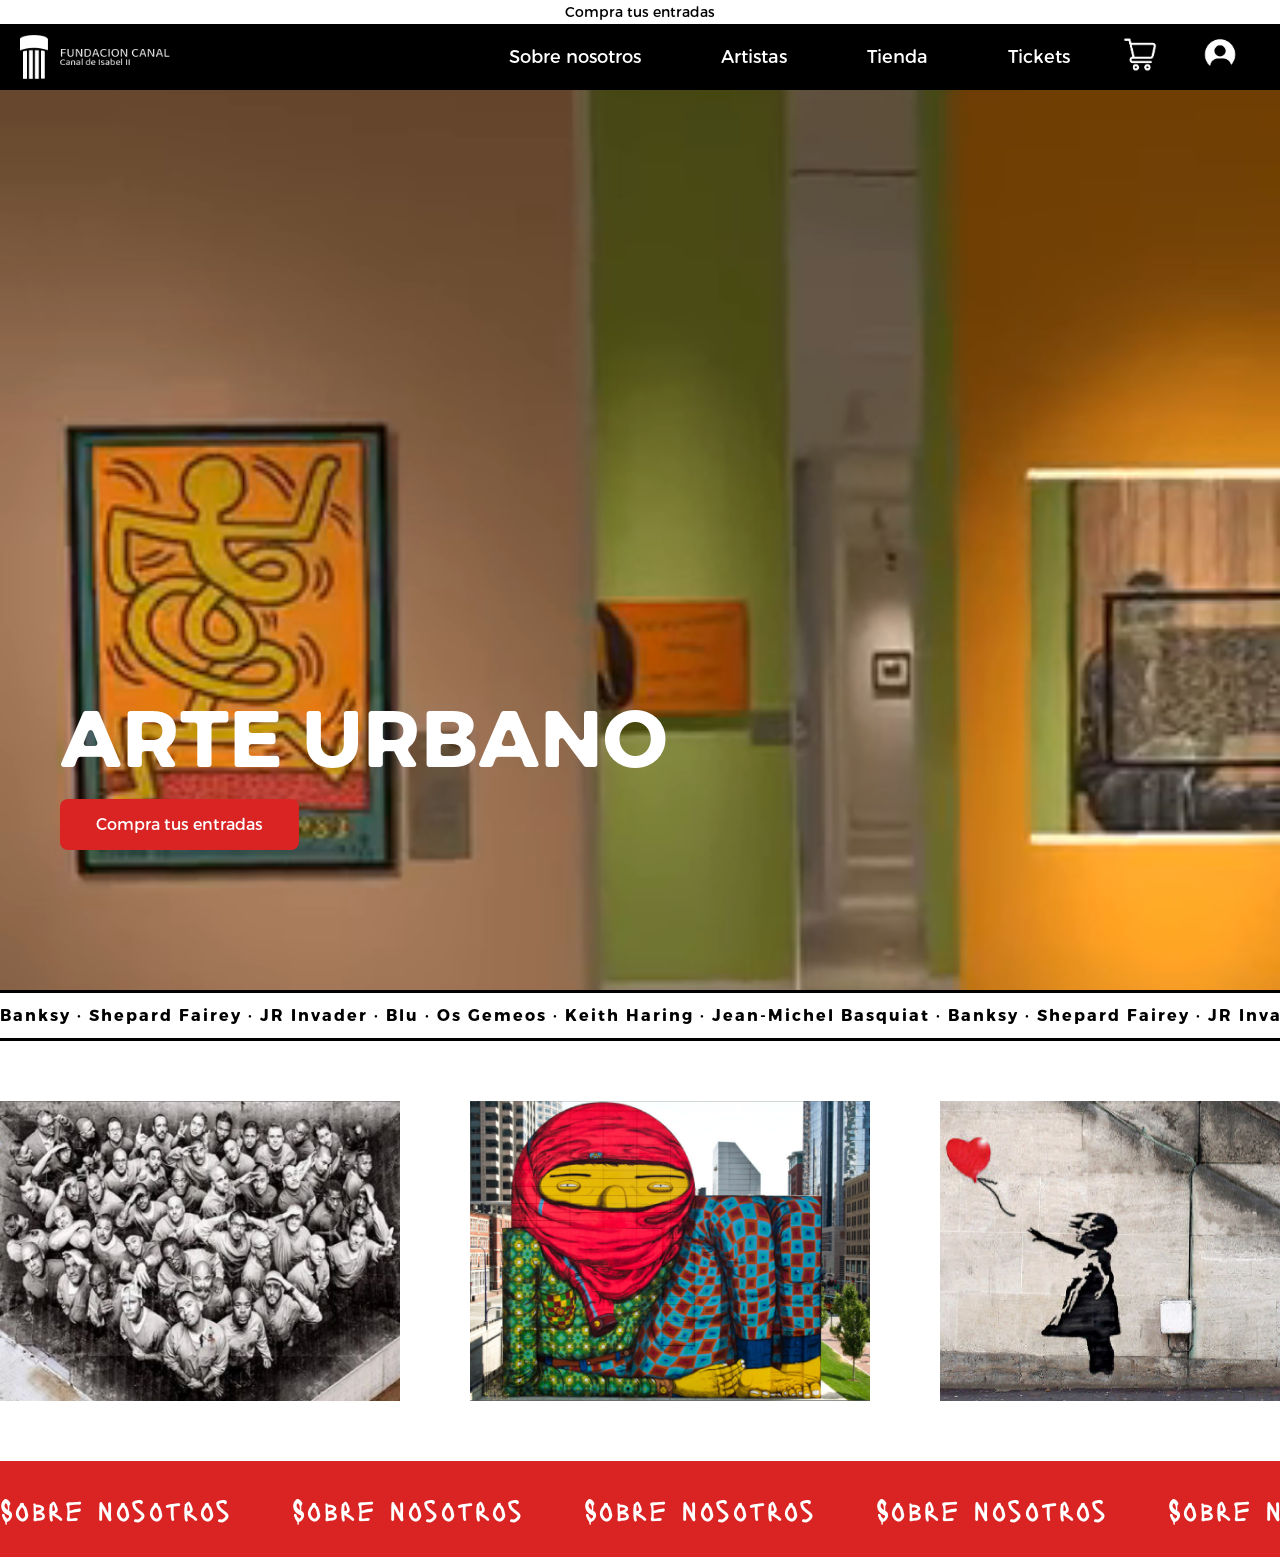
==== index.html @ edd2fc86 "correcion-tipo_tira-sobrenosotros" ====
<!DOCTYPE html>
<html lang="en">
<head>
    <meta charset="UTF-8">
    <meta name="viewport" content="width=device-width, initial-scale=1.0">
    <title>Home</title>
    <link rel="stylesheet" href="https://cdnjs.cloudflare.com/ajax/libs/font-awesome/6.5.0/css/all.min.css">
    <link rel="stylesheet" href="CSS/style.css">
</head>
<body>
    <div class="compra-entradas">
        <a href="">Compra tus entradas</a>
    </div>

    <header>

        <!-- LOGO FUNDACION CANAL -->
        <img class="LOGO" src="media/img/LOGO_CANAL.webp" alt="Logo">

        <!-- Menú desktop -->
        <nav class="nav-desktop">
            <ul class="menu-desktop">
                <li><a href="#">Sobre nosotros</a></li>
                <li><a href="#">Artistas</a></li>
                <li><a href="#">Tienda</a></li>
                <li><a href="#">Tickets</a></li>
            </ul>
        </nav>

        <div class="header-icons">
            <a href=""><img class="carrito_compra" src="media/img/icono_compra.webp" alt="carrito_compra"></a>
            
            <a href=""><img class="user" src="media/img/icono_user.webp" alt="User"></a>
        </div>

        <!-- Checkbox, label y nav-mobile son hermanos dentro de header -->
        <input type="checkbox" id="sideMenu" class="side-menu">
        <label class="hamb" for="sideMenu">
            <i class="fa-solid fa-bars"></i>
            <i class="fa-solid fa-xmark"></i>
        </label>

        <!-- Menú móvil -->
        <nav class="nav-mobile">
            <ul class="menu-mobile">
                <li><a href="#">Sobre nosotros</a></li>
                <li><a href="#">Artistas</a></li>
                <li><a href="#">Tienda</a></li>
                <li><a href="#">Tickets</a></li>
            </ul>
        </nav>
    </header>

        <!-- HERO -->
    <div id="hero">
        <video autoplay muted loop playsinline src="media/video/mudeo-de-arte-urbano.webm"></video>
        <div class="hero-content">
            <h1>ARTE URBANO</h1>
            <a href="#" class="btn-cta">Compra tus entradas</a>
        </div>
    </div>

        <!-- TIRA DE ARTISITAS -->
    <div class="obras">
        <div class="obras-track">
            <span>Banksy · Shepard Fairey · JR Invader · Blu · Os Gemeos · Keith Haring · Jean-Michel Basquiat · Banksy · Shepard Fairey · JR Invader · Blu · Os Gemeos · Keith Haring · Jean-Michel Basquiat · Banksy · Shepard Fairey · JR Invader · Blu · Os Gemeos · Keith Haring · Jean-Michel Basquiat · Banksy · Shepard Fairey · JR Invader · Blu · Os Gemeos · Keith Haring · Jean-Michel Basquiat ·</span>
        </div>
    </div>

    <!-- CARRUSEL DE IMAGENES -->
    <div class="carrusel">
        <div class="carrusel-track">
            <img src="media/img/Obra_1.webp" alt="">
            <img src="media/img/Obra_2.webp" alt="">
            <img src="media/img/Obra_3.webp" alt="">
            <img src="media/img/Obra_4.webp" alt="">
            <img src="media/img/Obra_5.webp" alt="">
            <img src="media/img/Obra_6.webp" alt="">
            <img src="media/img/Obra_1.webp" alt="">
            <img src="media/img/Obra_2.webp" alt="">
            <img src="media/img/Obra_3.webp" alt="">
            <img src="media/img/Obra_4.webp" alt="">
            <img src="media/img/Obra_5.webp" alt="">
            <img src="media/img/Obra_6.webp" alt="">            

        </div>
    </div>

    <!-- TIRA DE SOBRE NOSOTROS -->
    <div class="sobrenosotros">
         <div class="sobrenosotros-track">
             <span> Sobre  nosotros </span>
             <span> Sobre  nosotros </span>
             <span> Sobre  nosotros </span>
             <span> Sobre  nosotros </span>
             <span> Sobre  nosotros </span>
             <span> Sobre  nosotros </span>
             <span> Sobre  nosotros </span>
             <span> Sobre  nosotros </span>
             <span> Sobre  nosotros </span>
             <span> Sobre  nosotros </span>
             <span> Sobre  nosotros </span>
             <span> Sobre  nosotros </span>
             <span> Sobre  nosotros </span>
        </div>
    </div>
    </div>


    

</body>
</html>
---- CSS/style.css ----
/* @font-face {
    font-family: trueno;
    src: url(/Users/gabrielaalvarez/Documents/Web_exposicion/Trueno-titulo.otf);
}

@font-face {
    font-family: lacquer;
    src: url(/Users/gabrielaalvarez/Documents/Web_exposicion/Lacquer-Regular.ttf);   
} */

@font-face {
    font-family: trueno;
    src: url(../Trueno-titulo.otf);
}

@font-face {
    font-family: lacquer;
    src: url(../Lacquer-Regular.ttf);
}

@font-face {
    font-family: trueno-regular;
    src: url(../Trueno-texto.otf);
}

:root {
    --tipo-grafia: trueno;
    --tipo-texto: trueno-regular;
    --tipo-deco--: lacquer;
    --acen-color--: #DA2424;
    --dark-color: #000000;
    --light-color: #ffffff;
}

* {
    margin: 0;
    padding: 0;
    box-sizing: border-box;
    font-size: 18px;
}

a {
    text-decoration: none;
}

ul {
    list-style: none;
}

.LOGO {
    width: 150px;
    height: auto;
    margin-left: 10px;
}

/* BARRA SUPERIOR */

.compra-entradas {
    background-color: var(--light-color);
    margin: 3px 0;
    display: flex;
    justify-content: center;
    align-items: center;
}

.compra-entradas a {
    color: var(--dark-color);
    font-family: var(--tipo-texto);
    font-weight: lighter;
    font-size: 14px;
}

/* HEADER */

header {
    position: sticky;
    top: 0;
    background-color: var(--dark-color);
    display: flex;
    justify-content: space-between;
    align-items: center;
    padding: 10px;
    z-index: 100;
}

header a {
    color: var(--light-color);
    font-family: var(--tipo-texto);
    font-size: 18px;
    font-weight: lighter;
    transition: 0.3s;
}

header a:hover {
    color: var(--acen-color);
}

/* MENu DESKTOP */

.menu-desktop {
    display: flex;
    justify-content: center;
    align-items: center;
    gap: 80px;
}


.user {
    width: 40px;
    height: auto;
}

.carrito_compra {
    width: 40px;
    height: auto;
}

.nav-desktop {
    margin-left: auto;
}

/* CHECKBOX oculto */

.side-menu {
    display: none;
}

/* ICONO HAMBURGUESA */

.hamb {
    display: none;
    cursor: pointer;
    font-size: 40px;
    color: var(--light-color);
}

.hamb .fa-xmark {
    display: none;
}

.hamb i {
    font-size: 30px;
}

/* MENU MOVIL */

.nav-mobile {
    width: 100%;
    position: fixed;
    top: 64px;
    left: 0;
    background-color: var(--dark-color);
    z-index: 9999;
    overflow: hidden;
    max-height: 0;
    transition: max-height 0.5s ease-in-out;
}

.menu-mobile {
    display: flex;
    flex-direction: column;
    justify-content: center;
    align-items: center;
    gap: 40px;
    padding: 40px 0;
}

.menu-mobile > li > a {
    font-size: 18px;
    color: var(--light-color);
    font-family: var(--tipo-texto);
    transition: 0.3s;
}

.menu-mobile > li > a:hover {
    color: var(--acen-color);
}

.header-icons {
    display: flex;
    align-items: center;
    gap: 40px;
    margin-left: 50px;
    margin-right: 30px;
}



/* TOGGLE â€” los tres elementos deben ser hermanos dentro de header */

.side-menu:checked ~ .nav-mobile {
    max-height: 100vh;
}

.side-menu:checked ~ .hamb .fa-bars {
    display: none;
}

.side-menu:checked ~ .hamb .fa-xmark {
    display: block;
}



/* HERO */

#hero {
    position: relative;
    width: 100%;
    height: 100vh;
    overflow: hidden;
}

#hero video {
    position: absolute;
    top: 0;
    left: 0;
    width: 100%;
    height: 100%;
    object-fit: cover;
    object-position: center 33%;
}

.hero-content {
    position: absolute;
    bottom: 140px;
    left: 60px;
    z-index: 10;
}

.hero-content h1 {
    font-family: var(--tipo-grafia);
    font-size: 80px;
    color: var(--light-color);
    line-height: 1;
    margin-bottom: 20px;
}

.hero-content .btn-cta {
    background-color: var(--acen-color--);
    color: var(--light-color);
    font-family: var(--tipo-texto);
    font-size: 16px;
    padding: 16px 36px;
    display: inline-block;
    border-radius: 8px;
}

/* TIRA DE ARTISTAS */
.obras {
    background-color: var(--light-color);
    color: var(--dark-color);
    overflow: hidden;
    padding: 12px 0;
    white-space: nowrap;
    border-top: 3px solid var(--dark-color);
    border-bottom: 3px solid var(--dark-color);
}

.obras-track span {
    font-family: var(--tipo-grafia);
    font-size: 16px;
    letter-spacing: 2px;
    color: var(--dark-color);
    padding-right: 50px;
}

/* ANIMACION DE LA TIRA DE ARTISTAS */
.obras-track {
    display: inline-block;
    animation: obras 20s linear infinite;
}

@keyframes obras {
    0% { transform: translateX(0); }
    100% { transform: translateX(-50%); }
}

/* CARRUSEL DE OBRAS */

.carrusel {
    overflow: hidden;
    width: 100%;
    background-color: var(--light-color);
    padding: 60px 0;
}


.carrusel-track img {
    width: 400px;
    height: 300px;
    object-fit: cover;
    min-width: 400px;
}

/* ANIMACION DEL CARRUSEL DE OBRAS */
.carrusel-track {
    display: flex;
    gap: 70px;
    animation: carrusel 20s linear infinite;
}

@keyframes carrusel {
    0% { transform: translateX(0); }
    100% { transform: translateX(-50%); }
}

/* TIRA DE SOBRE NOSOTROS */
.sobrenosotros {
    background-color: var(--acen-color--);
    color: var(--dark-color);
    overflow: hidden;
    padding: 30px 0;
    white-space: nowrap;
}

.sobrenosotros-track {
    display: flex;
    gap: 60px;
    animation: sobrenosotros 7s linear infinite;
}

.sobrenosotros-track span {
    font-family: var(--tipo-deco--);
    font-size: 30px;
    letter-spacing: 2px;
    color: var(--light-color);
}

@keyframes sobrenosotros {
    0% { transform: translate(0);}
    100% { transform: translate(-50%);}
}

/* RESPONSIVE */

/* TABLET */

@media screen and (max-width: 1024px) {
    * {
        font-size: 16px;
    }

    /* HEADER */

    .nav-desktop {
        display: none;
    }

    .hamb {
        display: flex;
        align-items: center;
    }

    .LOGO {
        order: 1;
    }

    .header-icons {
        order: 2;
        margin-left: auto;
    }

    .hamb {
        order: 3;
        margin-left: 15px;
    }

    .user {
        width: 40px;
    }

    .carrito_compra {
        width: 40px;
    }

    /* CARRUSEL DE OBRAS */

    .carrusel {
        padding: 40px;
    }

    .carrusel-track img {
        width: 280px;
        height: 200px;
        min-width: 280px;
        display: flex;
    }

    .carrusel-track {
        display: flex;
        gap: 50px;
    }
}


/* MOVIL */

@media screen and (max-width: 720px) {

    * {
        font-size: 16px;
    }

    /* HEADER */
    .nav-desktop {
        display: none;
    }
        .user {
        width: 40px;
    }

    .carrito_compra {
        width: 40px;
    }

    .hamb {
        display: flex;
        align-items: center;
    
    }

    header {
        justify-content: space-between;
    }

    .LOGO {
        order: 1;
    }

    .header-icons {
        order: 2;
        margin-left: auto;
    }

    .hamb {
        order: 3;
        margin-left: 15px;
    }

    /* HERO */

    .hero-content {
        bottom: 40px;
        left: 50%;
        transform: translateX(-50%);
        text-align: center;
        width: 100%;
    }

    .hero-content h1 {
        font-size: 60px;
    }

    .hero-content .btn-cta {
        font-size: 14px;
        padding: 12px 24px;
    }

    /* CARRUSEL DE OBRAS */

    .carrusel {
        padding: 30px;
    }

    .carrusel-track img {
        width: 200px;
        height: 150px;
        min-width: 200px;
    }

    .carrusel-track {
        display: flex;
        gap: 30px;
    }

}
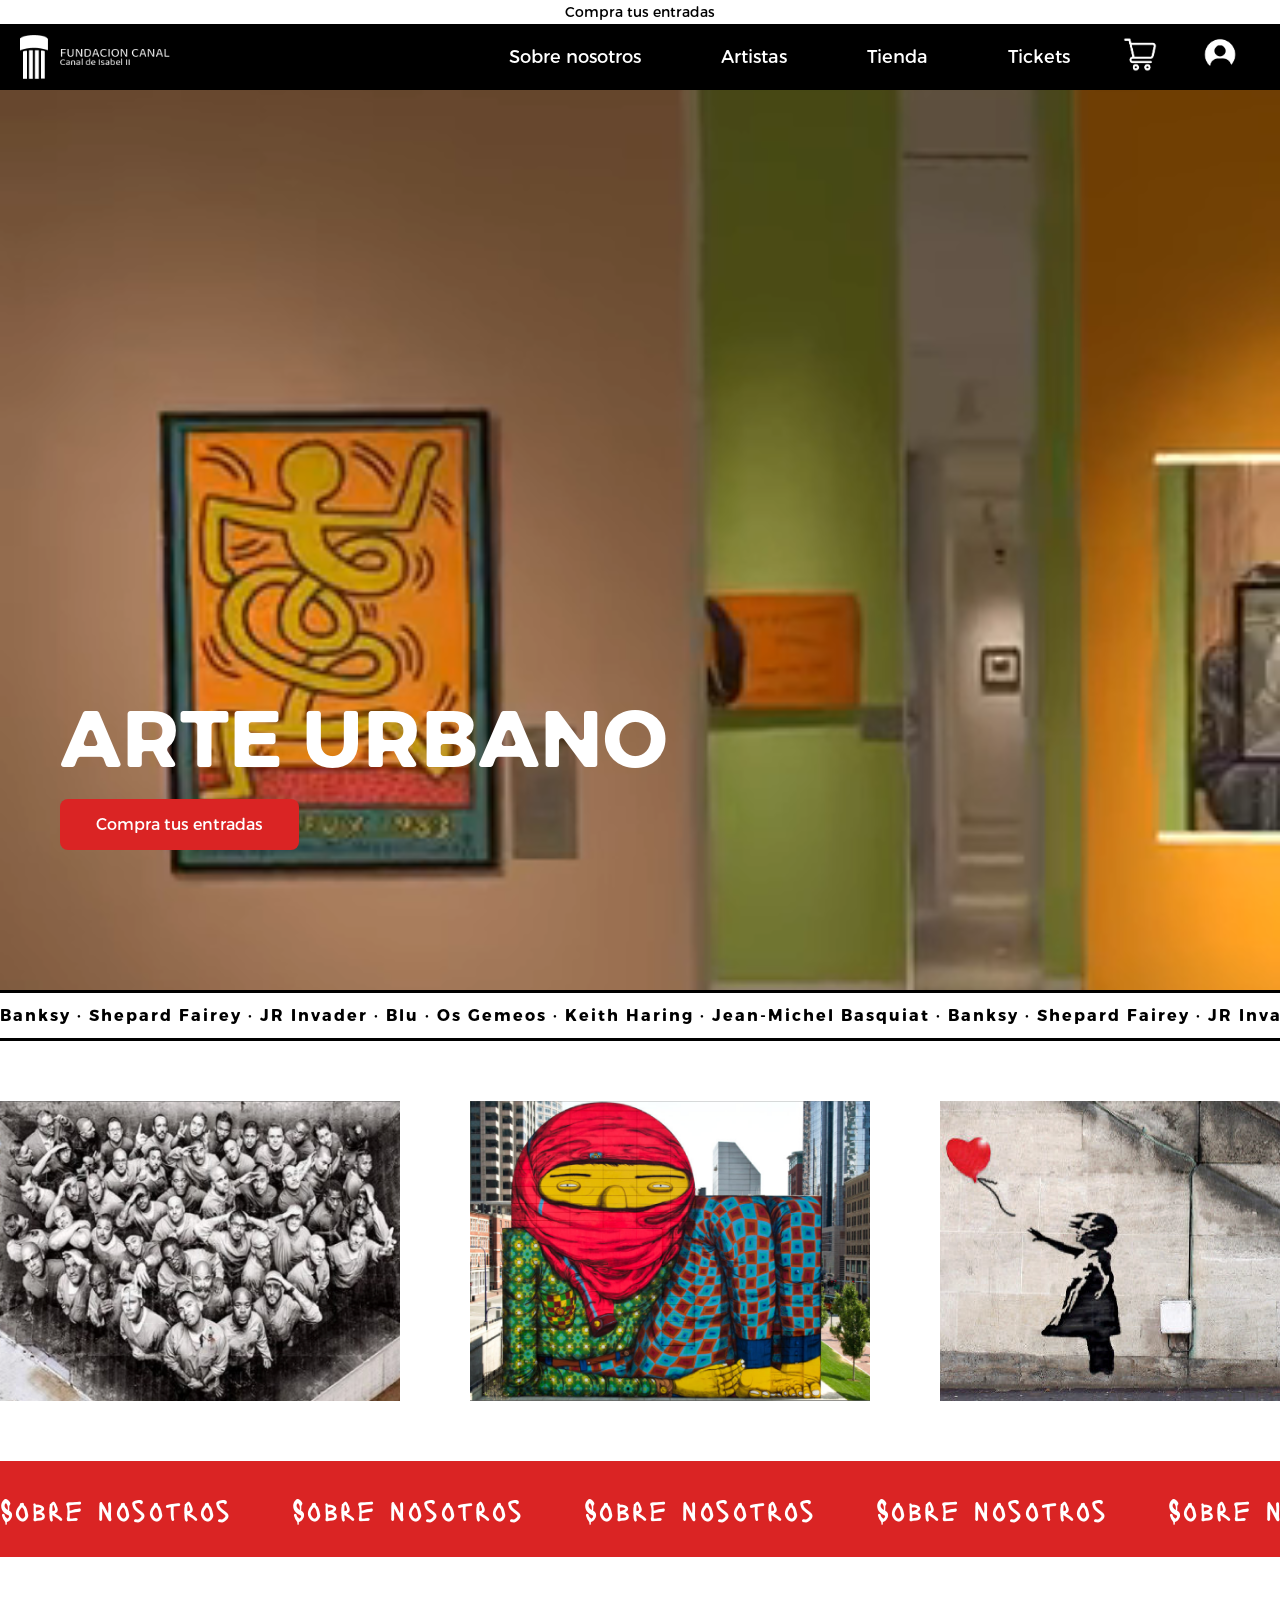
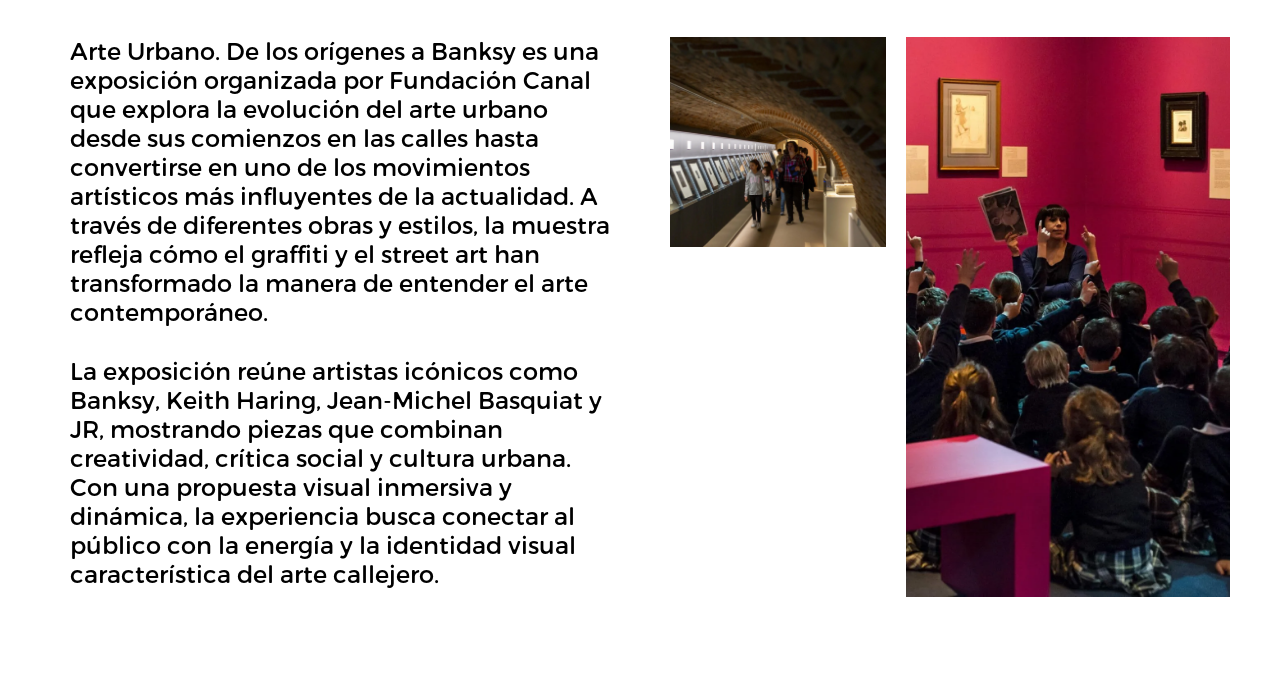
==== commit d75b524a: "seccion-sobrenosotros" ====
--- a/index.html
+++ b/index.html
@@ -104,7 +104,18 @@
              <span> Sobre  nosotros </span>
         </div>
     </div>
-    </div>
+
+    <section class="sect-sobre-noso">
+        <div class="texto-sobre-noso">
+            <p>Arte Urbano. De los orígenes a Banksy es una exposición organizada por Fundación Canal que explora la evolución del arte urbano desde sus comienzos en las calles hasta convertirse en uno de los movimientos artísticos más influyentes de la actualidad. A través de diferentes obras y estilos, la muestra refleja cómo el graffiti y el street art han transformado la manera de entender el arte contemporáneo.</p>
+            <p>La exposición reúne artistas icónicos como Banksy, Keith Haring, Jean-Michel Basquiat y JR, mostrando piezas que combinan creatividad, crítica social y cultura urbana. Con una propuesta visual inmersiva y dinámica, la experiencia busca conectar al público con la energía y la identidad visual característica del arte callejero.</p>
+        </div>
+        <div class="img-sobre-noso">
+            <img src="media/img/sobrenosotros_2.webp" alt="">
+            <img src="media/img/sobrenosotros_1.webp" alt="">
+        </div>
+    </section>
+
 
 
     
--- a/CSS/style.css
+++ b/CSS/style.css
@@ -1,13 +1,3 @@
-/* @font-face {
-    font-family: trueno;
-    src: url(/Users/gabrielaalvarez/Documents/Web_exposicion/Trueno-titulo.otf);
-}
-
-@font-face {
-    font-family: lacquer;
-    src: url(/Users/gabrielaalvarez/Documents/Web_exposicion/Lacquer-Regular.ttf);   
-} */
-
 @font-face {
     font-family: trueno;
     src: url(../Trueno-titulo.otf);
@@ -26,8 +16,8 @@
 :root {
     --tipo-grafia: trueno;
     --tipo-texto: trueno-regular;
-    --tipo-deco--: lacquer;
-    --acen-color--: #DA2424;
+    --tipo-deco: lacquer;
+    --acen-color: #DA2424;
     --dark-color: #000000;
     --light-color: #ffffff;
 }
@@ -237,7 +227,7 @@
 }
 
 .hero-content .btn-cta {
-    background-color: var(--acen-color--);
+    background-color: var(--acen-color);
     color: var(--light-color);
     font-family: var(--tipo-texto);
     font-size: 16px;
@@ -307,31 +297,76 @@
 
 /* TIRA DE SOBRE NOSOTROS */
 .sobrenosotros {
-    background-color: var(--acen-color--);
+    background-color: var(--acen-color);
     color: var(--dark-color);
     overflow: hidden;
     padding: 30px 0;
     white-space: nowrap;
 }
 
-.sobrenosotros-track {
-    display: flex;
-    gap: 60px;
-    animation: sobrenosotros 7s linear infinite;
-}
 
 .sobrenosotros-track span {
-    font-family: var(--tipo-deco--);
+    font-family: var(--tipo-deco);
     font-size: 30px;
     letter-spacing: 2px;
     color: var(--light-color);
 }
 
+/* ANIMACIONES DE LA TIRA SOBRENOSOTROS */
+.sobrenosotros-track {
+    display: flex;
+    gap: 60px;
+    animation: sobrenosotros 6s linear infinite;
+}
+
 @keyframes sobrenosotros {
     0% { transform: translate(0);}
     100% { transform: translate(-50%);}
 }
 
+/* SECCION DE SOBRE NOSOTROS */
+.sect-sobre-noso {
+    display: flex;
+    gap: 60px;
+    padding: 80px 30px;
+    background-color: var(--light-color);
+    align-items: flex-start;
+    max-width: 1200px;
+    margin: 0px auto;
+
+}
+
+.texto-sobre-noso {
+    width: 50%;
+    display: flex;
+    flex-direction: column;
+    gap: 30px;
+}
+
+.texto-sobre-noso p {
+    font-family: var(--tipo-texto);
+    font-size: 24px;
+    color: var(--dark-color);
+}
+
+.img-sobre-noso {
+    width: 50%;
+    display: flex;
+    flex-direction: row;
+    gap: 20px;
+}
+
+.img-sobre-noso img:first-child {
+    width: 40%;
+    height: 210px;
+    object-fit: cover;
+}
+.img-sobre-noso img:last-child{
+    width: 60%;
+    height: 560px;
+    object-fit: cover;
+}
+
 /* RESPONSIVE */
 
 /* TABLET */
@@ -342,7 +377,6 @@
     }
 
     /* HEADER */
-
     .nav-desktop {
         display: none;
     }
@@ -374,8 +408,16 @@
         width: 40px;
     }
 
+    /* TIRA DE OBRAS */
+    .obras-track span {
+        font-size: 13px;
+    }
+    
+    .obras {
+        padding: 8px 0;
+    }
+
     /* CARRUSEL DE OBRAS */
-
     .carrusel {
         padding: 40px;
     }
@@ -384,13 +426,31 @@
         width: 280px;
         height: 200px;
         min-width: 280px;
-        display: flex;
+
     }
 
     .carrusel-track {
         display: flex;
         gap: 50px;
     }
+
+    /* TIRA DE SOBRE NOSOTROS */
+    .sobrenosotros-track span {
+        font-size: 16px;
+    }
+
+    .sobrenosotros-track {
+        display: flex;
+        gap: 40px;
+    }
+    
+    .sobrenosotros {
+        padding: 20px 0;
+    }
+
+    /* SECCION SOBRE NOSOTROS */
+
+    
 }
 
 
@@ -457,6 +517,15 @@
         padding: 12px 24px;
     }
 
+    /* TIRA DE OBRAS */
+    .obras-track span {
+        font-size: 11px;
+    }
+    
+    .obras {
+        padding: 6px 0;
+    }
+
     /* CARRUSEL DE OBRAS */
 
     .carrusel {
@@ -474,4 +543,19 @@
         gap: 30px;
     }
 
+    /* TIRA DE SOBRE NOSOTROS */
+    .sobrenosotros-track span {
+        font-size: 13px;
+    }
+
+    .sobrenosotros-track {
+        display: flex;
+        gap: 30px;
+    }
+    
+    .sobrenosotros {
+        padding: 15px 0;
+    }
+
+
 }
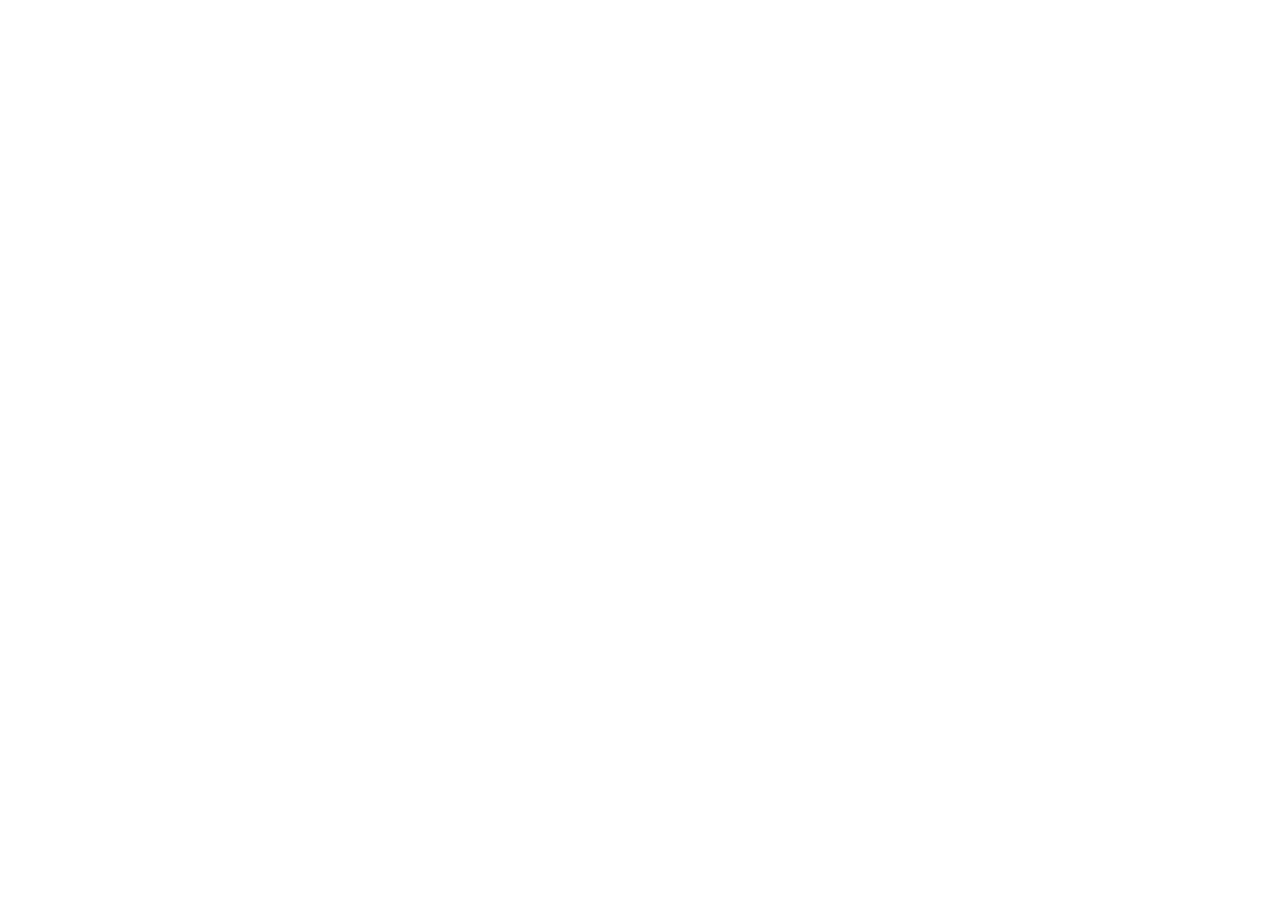
==== commit d446ce6c: "html estructura" ====
--- a/index.html
+++ b/index.html
@@ -3,122 +3,10 @@
 <head>
     <meta charset="UTF-8">
     <meta name="viewport" content="width=device-width, initial-scale=1.0">
-    <title>Home</title>
-    <link rel="stylesheet" href="https://cdnjs.cloudflare.com/ajax/libs/font-awesome/6.5.0/css/all.min.css">
+    <title>Document</title>
     <link rel="stylesheet" href="CSS/style.css">
 </head>
 <body>
-    <div class="compra-entradas">
-        <a href="">Compra tus entradas</a>
-    </div>
-
-    <header>
-
-        <!-- LOGO FUNDACION CANAL -->
-        <img class="LOGO" src="media/img/LOGO_CANAL.webp" alt="Logo">
-
-        <!-- Menú desktop -->
-        <nav class="nav-desktop">
-            <ul class="menu-desktop">
-                <li><a href="#">Sobre nosotros</a></li>
-                <li><a href="#">Artistas</a></li>
-                <li><a href="#">Tienda</a></li>
-                <li><a href="#">Tickets</a></li>
-            </ul>
-        </nav>
-
-        <div class="header-icons">
-            <a href=""><img class="carrito_compra" src="media/img/icono_compra.webp" alt="carrito_compra"></a>
-            
-            <a href=""><img class="user" src="media/img/icono_user.webp" alt="User"></a>
-        </div>
-
-        <!-- Checkbox, label y nav-mobile son hermanos dentro de header -->
-        <input type="checkbox" id="sideMenu" class="side-menu">
-        <label class="hamb" for="sideMenu">
-            <i class="fa-solid fa-bars"></i>
-            <i class="fa-solid fa-xmark"></i>
-        </label>
-
-        <!-- Menú móvil -->
-        <nav class="nav-mobile">
-            <ul class="menu-mobile">
-                <li><a href="#">Sobre nosotros</a></li>
-                <li><a href="#">Artistas</a></li>
-                <li><a href="#">Tienda</a></li>
-                <li><a href="#">Tickets</a></li>
-            </ul>
-        </nav>
-    </header>
-
-        <!-- HERO -->
-    <div id="hero">
-        <video autoplay muted loop playsinline src="media/video/mudeo-de-arte-urbano.webm"></video>
-        <div class="hero-content">
-            <h1>ARTE URBANO</h1>
-            <a href="#" class="btn-cta">Compra tus entradas</a>
-        </div>
-    </div>
-
-        <!-- TIRA DE ARTISITAS -->
-    <div class="obras">
-        <div class="obras-track">
-            <span>Banksy · Shepard Fairey · JR Invader · Blu · Os Gemeos · Keith Haring · Jean-Michel Basquiat · Banksy · Shepard Fairey · JR Invader · Blu · Os Gemeos · Keith Haring · Jean-Michel Basquiat · Banksy · Shepard Fairey · JR Invader · Blu · Os Gemeos · Keith Haring · Jean-Michel Basquiat · Banksy · Shepard Fairey · JR Invader · Blu · Os Gemeos · Keith Haring · Jean-Michel Basquiat ·</span>
-        </div>
-    </div>
-
-    <!-- CARRUSEL DE IMAGENES -->
-    <div class="carrusel">
-        <div class="carrusel-track">
-            <img src="media/img/Obra_1.webp" alt="">
-            <img src="media/img/Obra_2.webp" alt="">
-            <img src="media/img/Obra_3.webp" alt="">
-            <img src="media/img/Obra_4.webp" alt="">
-            <img src="media/img/Obra_5.webp" alt="">
-            <img src="media/img/Obra_6.webp" alt="">
-            <img src="media/img/Obra_1.webp" alt="">
-            <img src="media/img/Obra_2.webp" alt="">
-            <img src="media/img/Obra_3.webp" alt="">
-            <img src="media/img/Obra_4.webp" alt="">
-            <img src="media/img/Obra_5.webp" alt="">
-            <img src="media/img/Obra_6.webp" alt="">            
-
-        </div>
-    </div>
-
-    <!-- TIRA DE SOBRE NOSOTROS -->
-    <div class="sobrenosotros">
-         <div class="sobrenosotros-track">
-             <span> Sobre  nosotros </span>
-             <span> Sobre  nosotros </span>
-             <span> Sobre  nosotros </span>
-             <span> Sobre  nosotros </span>
-             <span> Sobre  nosotros </span>
-             <span> Sobre  nosotros </span>
-             <span> Sobre  nosotros </span>
-             <span> Sobre  nosotros </span>
-             <span> Sobre  nosotros </span>
-             <span> Sobre  nosotros </span>
-             <span> Sobre  nosotros </span>
-             <span> Sobre  nosotros </span>
-             <span> Sobre  nosotros </span>
-        </div>
-    </div>
-
-    <section class="sect-sobre-noso">
-        <div class="texto-sobre-noso">
-            <p>Arte Urbano. De los orígenes a Banksy es una exposición organizada por Fundación Canal que explora la evolución del arte urbano desde sus comienzos en las calles hasta convertirse en uno de los movimientos artísticos más influyentes de la actualidad. A través de diferentes obras y estilos, la muestra refleja cómo el graffiti y el street art han transformado la manera de entender el arte contemporáneo.</p>
-            <p>La exposición reúne artistas icónicos como Banksy, Keith Haring, Jean-Michel Basquiat y JR, mostrando piezas que combinan creatividad, crítica social y cultura urbana. Con una propuesta visual inmersiva y dinámica, la experiencia busca conectar al público con la energía y la identidad visual característica del arte callejero.</p>
-        </div>
-        <div class="img-sobre-noso">
-            <img src="media/img/sobrenosotros_2.webp" alt="">
-            <img src="media/img/sobrenosotros_1.webp" alt="">
-        </div>
-    </section>
-
-
-
     
-
 </body>
 </html>
--- a/CSS/style.css
+++ b/CSS/style.css
@@ -81,11 +81,13 @@
     transition: 0.3s;
 }
 
+/* Esto lo que hace, es que cuando pasas el mouse por encima cambia de color */
+
 header a:hover {
     color: var(--acen-color);
 }
 
-/* MENu DESKTOP */
+/* MENU DESKTOP */
 
 .menu-desktop {
     display: flex;
@@ -109,8 +111,7 @@
     margin-left: auto;
 }
 
-/* CHECKBOX oculto */
-
+/* esconde el chechbox */
 .side-menu {
     display: none;
 }
@@ -132,7 +133,7 @@
     font-size: 30px;
 }
 
-/* MENU MOVIL */
+/* MENU CELULAR */
 
 .nav-mobile {
     width: 100%;
@@ -176,8 +177,10 @@
 
 
 
-/* TOGGLE â€” los tres elementos deben ser hermanos dentro de header */
-
+/* Mostramos el menu mobile cuando se hace click en el icomo */
+/* Toggle */
+/* (ADRIAN) */
+/* Selecciona .nav-mobilecuando el checkbox tiene el estado checked */
 .side-menu:checked ~ .nav-mobile {
     max-height: 100vh;
 }
@@ -236,7 +239,7 @@
     border-radius: 8px;
 }
 
-/* TIRA DE ARTISTAS */
+/* ARTISTAS */
 .obras {
     background-color: var(--light-color);
     color: var(--dark-color);
@@ -376,7 +379,7 @@
         font-size: 16px;
     }
 
-    /* HEADER */
+/* HEADER */
     .nav-desktop {
         display: none;
     }
@@ -408,7 +411,7 @@
         width: 40px;
     }
 
-    /* TIRA DE OBRAS */
+ /* TIRA DE OBRAS */
     .obras-track span {
         font-size: 13px;
     }
@@ -417,7 +420,7 @@
         padding: 8px 0;
     }
 
-    /* CARRUSEL DE OBRAS */
+/* CARRUSEL DE OBRAS */
     .carrusel {
         padding: 40px;
     }
@@ -434,7 +437,7 @@
         gap: 50px;
     }
 
-    /* TIRA DE SOBRE NOSOTROS */
+/* TIRA DE SOBRE NOSOTROS */
     .sobrenosotros-track span {
         font-size: 16px;
     }
@@ -448,8 +451,28 @@
         padding: 20px 0;
     }
 
-    /* SECCION SOBRE NOSOTROS */
-
+/* SECCION SOBRE NOSOTROS */
+    .sect-sobre-noso {
+    flex-direction: column;
+    padding: 60px 40px;
+    }
+
+    .texto-sobre-noso {
+    width: 100%;
+    }
+
+    .img-sobre-noso {
+    width: 100%;
+    }
+
+    .img-sobre-noso img:first-child {
+    height: 200px;
+    }
+
+    .img-sobre-noso img:last-child {
+    width: 57%;
+    height: 350px;
+    }
     
 }
 
@@ -462,7 +485,7 @@
         font-size: 16px;
     }
 
-    /* HEADER */
+/* HEADER */
     .nav-desktop {
         display: none;
     }
@@ -498,7 +521,7 @@
         margin-left: 15px;
     }
 
-    /* HERO */
+/* HERO */
 
     .hero-content {
         bottom: 40px;
@@ -517,7 +540,7 @@
         padding: 12px 24px;
     }
 
-    /* TIRA DE OBRAS */
+/* TIRA DE OBRAS */
     .obras-track span {
         font-size: 11px;
     }
@@ -526,7 +549,7 @@
         padding: 6px 0;
     }
 
-    /* CARRUSEL DE OBRAS */
+/* CARRUSEL DE OBRAS */
 
     .carrusel {
         padding: 30px;
@@ -543,7 +566,7 @@
         gap: 30px;
     }
 
-    /* TIRA DE SOBRE NOSOTROS */
+/* TIRA DE SOBRE NOSOTROS */
     .sobrenosotros-track span {
         font-size: 13px;
     }
@@ -557,5 +580,30 @@
         padding: 15px 0;
     }
 
+/* SECCION SOBRE NOSOTROS */
+    .sect-sobre-noso {
+    flex-direction: column;
+    padding: 40px 20px;
+    }
+
+    .texto-sobre-noso {
+    width: 100%;
+    }
+
+    .img-sobre-noso {
+    width: 100%;
+    flex-direction: column;
+    }
+
+    .img-sobre-noso img:first-child {
+    width: 100%;
+    height: auto;
+    }
+
+    .img-sobre-noso img:last-child {
+    width: 100%;
+    height: auto;
+    }
+
 
 }
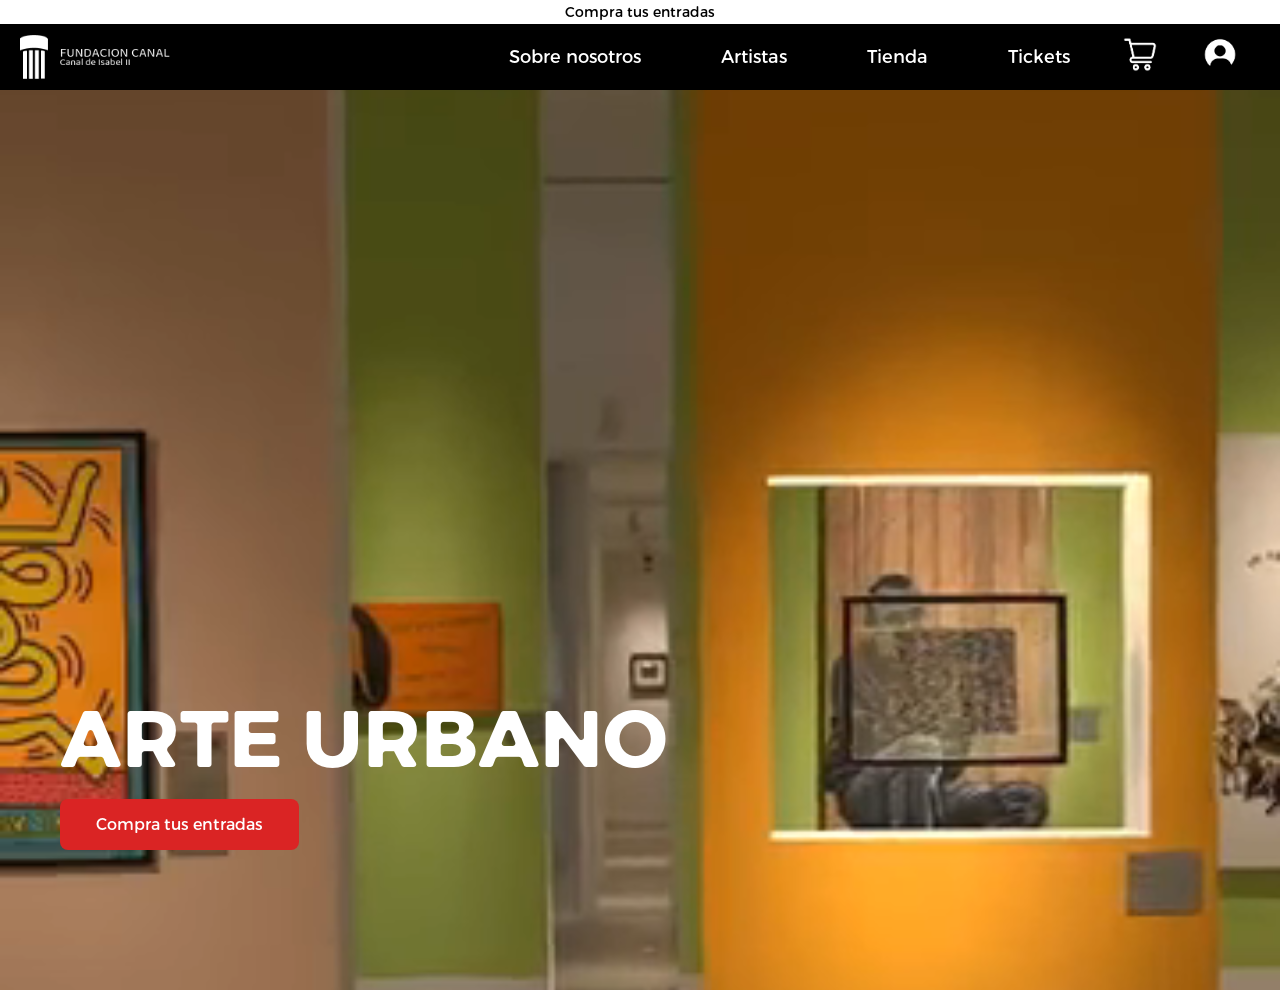
==== commit fa6f935d: "html" ====
--- a/index.html
+++ b/index.html
@@ -4,9 +4,60 @@
     <meta charset="UTF-8">
     <meta name="viewport" content="width=device-width, initial-scale=1.0">
     <title>Document</title>
+    <link rel="stylesheet" href="https://cdnjs.cloudflare.com/ajax/libs/font-awesome/6.5.0/css/all.min.css">
     <link rel="stylesheet" href="CSS/style.css">
 </head>
 <body>
-    
+    <div class="compra-entradas">
+        <a href="">Compra tus entradas</a>
+    </div>
+
+    <header>
+
+        <!-- LOGO FUNDACION CANAL -->
+        <img class="LOGO" src="media/img/LOGO_CANAL.webp" alt="Logo">
+
+        <!-- Menú desktop -->
+        <nav class="nav-desktop">
+            <ul class="menu-desktop">
+                <li><a href="#">Sobre nosotros</a></li>
+                <li><a href="#">Artistas</a></li>
+                <li><a href="#">Tienda</a></li>
+                <li><a href="#">Tickets</a></li>
+            </ul>
+        </nav>
+
+        <div class="header-icons">
+            <a href=""><img class="carrito_compra" src="media/img/icono_compra.webp" alt="carrito_compra"></a>
+            
+            <a href=""><img class="user" src="media/img/icono_user.webp" alt="User"></a>
+        </div>
+
+     <!-- Icono hamnburguesa ( y x) (ADRINA)-->
+        <input type="checkbox" id="sideMenu" class="side-menu">
+        <label class="hamb" for="sideMenu">
+            <i class="fa-solid fa-bars"></i>
+            <i class="fa-solid fa-xmark"></i>
+        </label>
+
+        <!-- MENU CELULAR -->
+        <nav class="nav-mobile">
+            <ul class="menu-mobile">
+                <li><a href="#">Sobre nosotros</a></li>
+                <li><a href="#">Artistas</a></li>
+                <li><a href="#">Tienda</a></li>
+                <li><a href="#">Tickets</a></li>
+            </ul>
+        </nav>
+    </header>
+
+        <!-- HERO -->
+    <div id="hero">
+        <video autoplay muted loop playsinline src="media/video/mudeo-de-arte-urbano.webm"></video>
+        <div class="hero-content">
+            <h1>ARTE URBANO</h1>
+            <a href="#" class="btn-cta">Compra tus entradas</a>
+        </div>
+    </div>
 </body>
 </html>
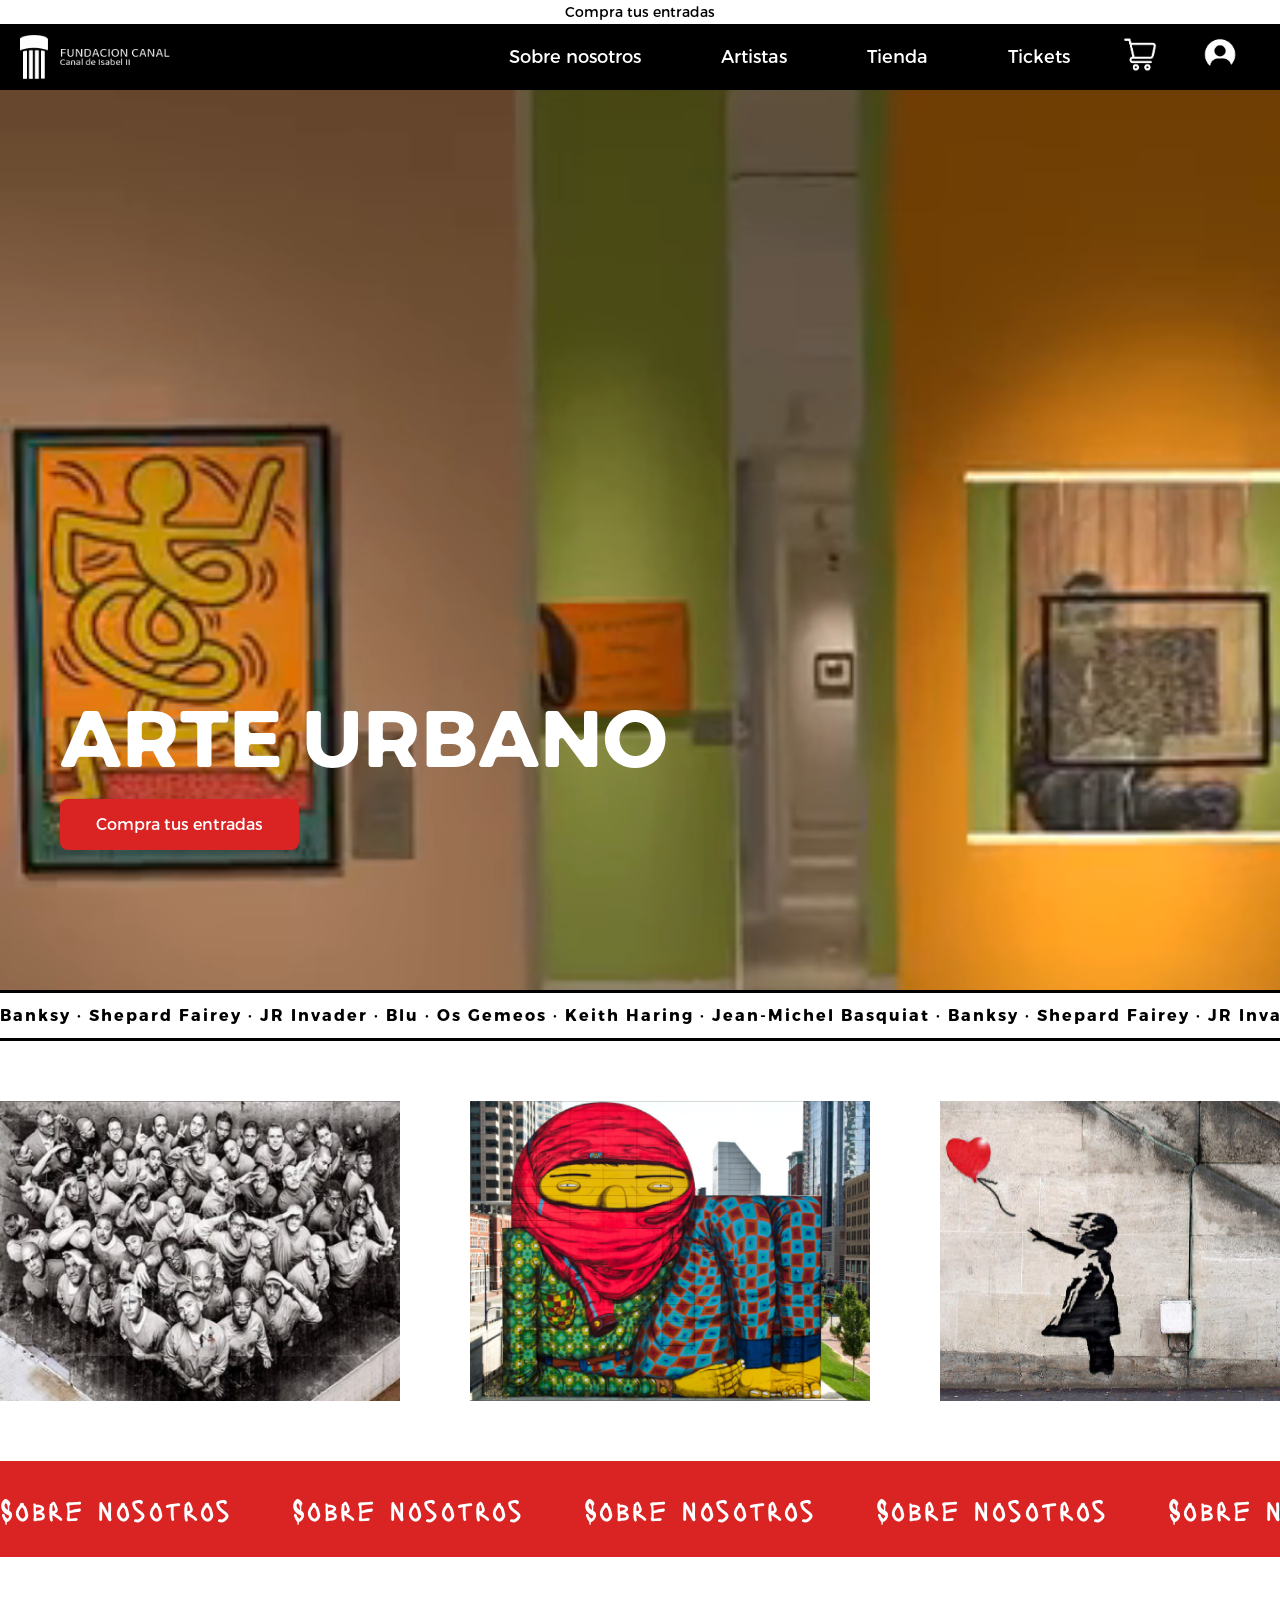
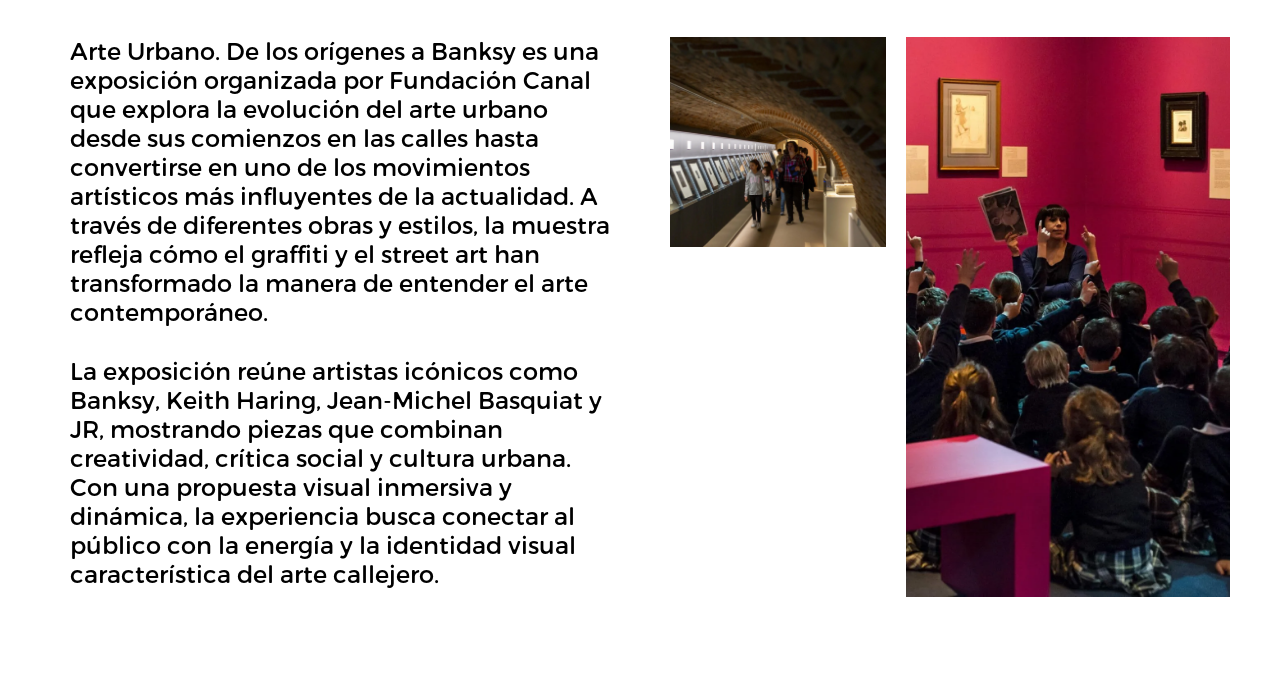
==== commit add57aee: "Merge branch 'main' into daniela" ====
--- a/index.html
+++ b/index.html
@@ -3,7 +3,7 @@
 <head>
     <meta charset="UTF-8">
     <meta name="viewport" content="width=device-width, initial-scale=1.0">
-    <title>Document</title>
+    <title>Home</title>
     <link rel="stylesheet" href="https://cdnjs.cloudflare.com/ajax/libs/font-awesome/6.5.0/css/all.min.css">
     <link rel="stylesheet" href="CSS/style.css">
 </head>
@@ -59,5 +59,71 @@
             <a href="#" class="btn-cta">Compra tus entradas</a>
         </div>
     </div>
+
+        <!--ARTISITAS -->
+    <div class="obras">
+        <div class="obras-track">
+            <span>Banksy · Shepard Fairey · JR Invader · Blu · Os Gemeos · Keith Haring · Jean-Michel Basquiat · Banksy · Shepard Fairey · JR Invader · Blu · Os Gemeos · Keith Haring · Jean-Michel Basquiat · Banksy · Shepard Fairey · JR Invader · Blu · Os Gemeos · Keith Haring · Jean-Michel Basquiat · Banksy · Shepard Fairey · JR Invader · Blu · Os Gemeos · Keith Haring · Jean-Michel Basquiat ·</span>
+        </div>
+    </div>
+
+    <!-- CARRUSEL DE IMAGENES -->
+    <div class="carrusel">
+        <div class="carrusel-track">
+            <img src="media/img/Obra_1.webp" alt="">
+            <img src="media/img/Obra_2.webp" alt="">
+            <img src="media/img/Obra_3.webp" alt="">
+            <img src="media/img/Obra_4.webp" alt="">
+            <img src="media/img/Obra_5.webp" alt="">
+            <img src="media/img/Obra_6.webp" alt="">
+            <img src="media/img/Obra_1.webp" alt="">
+            <img src="media/img/Obra_2.webp" alt="">
+            <img src="media/img/Obra_3.webp" alt="">
+            <img src="media/img/Obra_4.webp" alt="">
+            <img src="media/img/Obra_5.webp" alt="">
+            <img src="media/img/Obra_6.webp" alt="">            
+
+        </div>
+    </div>
+
+    <!-- TIRA DE SOBRE NOSOTROS -->
+    <div class="sobrenosotros">
+         <div class="sobrenosotros-track">
+             <span> Sobre  nosotros </span>
+             <span> Sobre  nosotros </span>
+             <span> Sobre  nosotros </span>
+             <span> Sobre  nosotros </span>
+             <span> Sobre  nosotros </span>
+             <span> Sobre  nosotros </span>
+             <span> Sobre  nosotros </span>
+             <span> Sobre  nosotros </span>
+             <span> Sobre  nosotros </span>
+             <span> Sobre  nosotros </span>
+             <span> Sobre  nosotros </span>
+             <span> Sobre  nosotros </span>
+             <span> Sobre  nosotros </span>
+        </div>
+    </div>
+
+
+    <section class="sect-sobre-noso">
+        <div class="texto-sobre-noso">
+            <p>Arte Urbano. De los orígenes a Banksy es una exposición organizada por Fundación Canal que explora la evolución del arte urbano desde sus comienzos en las calles hasta convertirse en uno de los movimientos artísticos más influyentes de la actualidad. A través de diferentes obras y estilos, la muestra refleja cómo el graffiti y el street art han transformado la manera de entender el arte contemporáneo.</p>
+            <p>La exposición reúne artistas icónicos como Banksy, Keith Haring, Jean-Michel Basquiat y JR, mostrando piezas que combinan creatividad, crítica social y cultura urbana. Con una propuesta visual inmersiva y dinámica, la experiencia busca conectar al público con la energía y la identidad visual característica del arte callejero.</p>
+        </div>
+        <div class="img-sobre-noso">
+            <img src="media/img/sobrenosotros_2.webp" alt="">
+            <img src="media/img/sobrenosotros_1.webp" alt="">
+        </div>
+    </section>
+
+    <footer>
+        
+    </footer>
+
+
+
+    
+
 </body>
 </html>
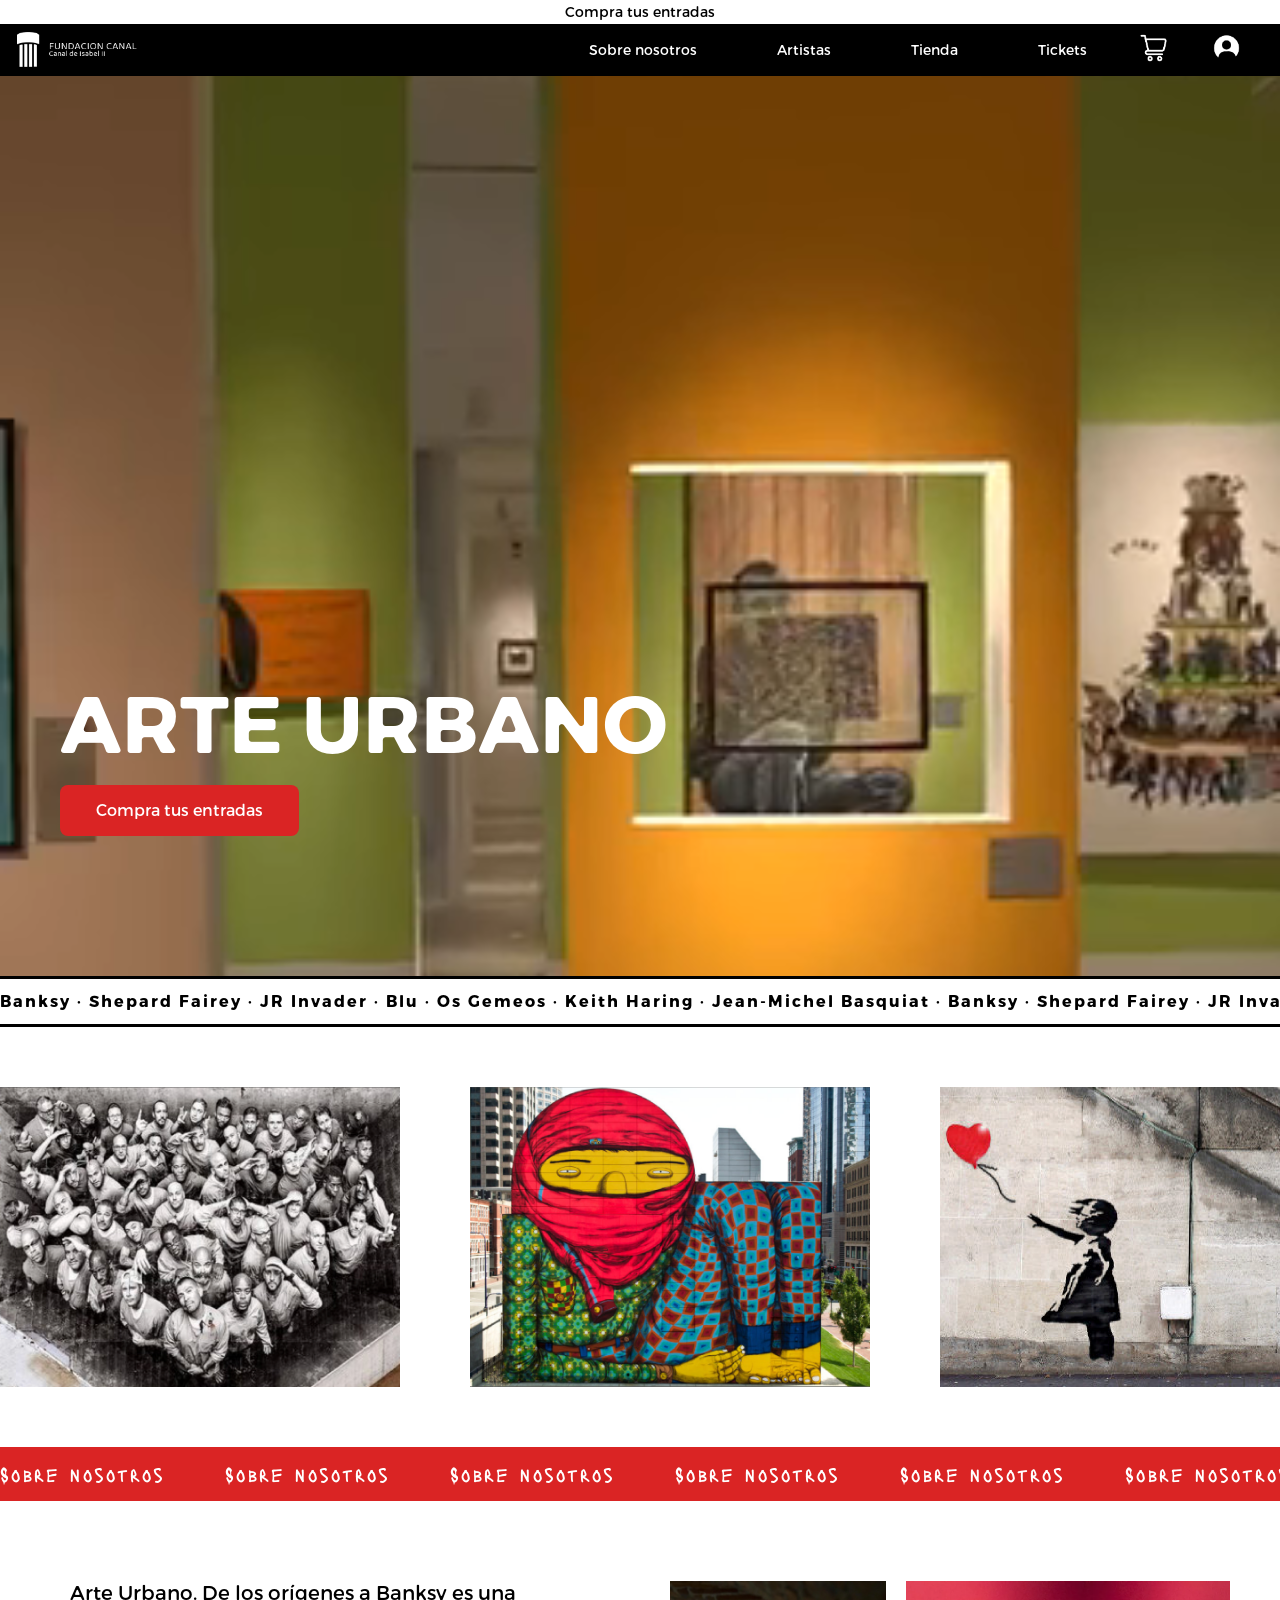
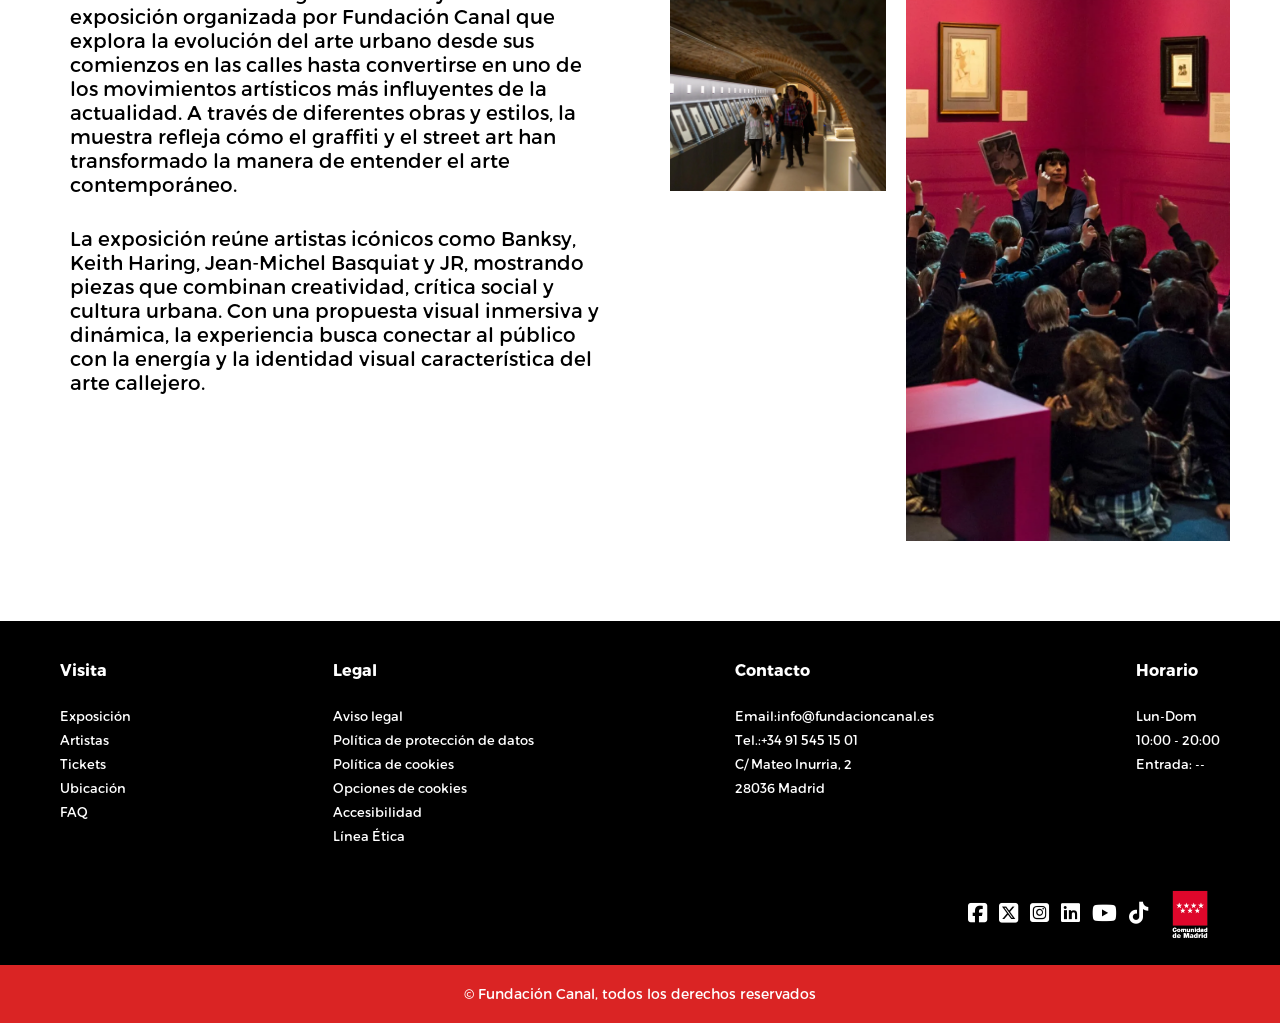
==== commit c8b8c308: "Footter-HTML_CSS" ====
--- a/index.html
+++ b/index.html
@@ -118,6 +118,63 @@
     </section>
 
     <footer>
+        <div class="footer-columnas">
+            <div class="cont-col">
+                <h4>Visita</h4>
+                <a href="">Exposición</a>
+                <a href="">Artistas</a>
+                <a href="">Tickets</a>
+                <a href="">Ubicación</a>
+                <a href="">FAQ</a>
+            </div>
+            <div class="cont-col">
+                <h4>Legal</h4>
+                <a href="">Aviso legal</a>
+                <a href="">Política de protección de datos</a>
+                <a href="">Política de cookies</a>
+                <a href="">Opciones de cookies</a>
+                <a href="">Accesibilidad</a>
+                <a href="">Línea Ética</a>
+            </div>
+            <div class="cont-col">
+                <h4>Contacto</h4>
+                <p>Email:info@fundacioncanal.es</p>
+                <p>Tel.:+34 91 545 15 01</p>
+                <p>C/ Mateo Inurria, 2</p>
+                <p>28036 Madrid</p>
+            </div>
+            <div class="cont-col">
+                <h4>Horario</h4>
+                <p>Lun-Dom</p>
+                <p>10:00 - 20:00</p>
+                <p>Entrada: --</p>
+            </div>
+        </div>
+         <div class="footer-redes">
+            <a href="">
+                <i class="fa-brands fa-square-facebook" style="color: rgb(255, 255, 255);"></i>
+            </a>
+            <a href="">
+                 <i class="fa-brands fa-square-x-twitter" style="color: rgb(255, 255, 255);"></i>
+            </a>
+            <a href="">
+                <i class="fa-brands fa-square-instagram" style="color: rgb(255, 255, 255);"></i>
+            </a>
+            <a href="">
+                <i class="fa-brands fa-linkedin" style="color: rgb(255, 255, 255);"></i>
+             </a>
+            <a href="">
+                <i class="fa-brands fa-youtube" style="color: rgb(255, 255, 255);"></i>
+            </a>
+            <a href="">
+                <i class="fa-brands fa-tiktok" style="color: rgb(255, 255, 255);"></i>
+            </a>
+            <img src="media/img/Logo-Comunidad_Madrid.png" alt="">
+        </div>
+
+        <div class="footer-copy">
+            <p>© Fundación Canal, todos los derechos reservados</p>
+        </div>
         
     </footer>
 
--- a/CSS/style.css
+++ b/CSS/style.css
@@ -38,7 +38,7 @@
 }
 
 .LOGO {
-    width: 150px;
+    width: 120px;
     height: auto;
     margin-left: 10px;
 }
@@ -69,14 +69,14 @@
     display: flex;
     justify-content: space-between;
     align-items: center;
-    padding: 10px;
+    padding: 7px;
     z-index: 100;
 }
 
 header a {
     color: var(--light-color);
     font-family: var(--tipo-texto);
-    font-size: 18px;
+    font-size: 14px;
     font-weight: lighter;
     transition: 0.3s;
 }
@@ -98,12 +98,12 @@
 
 
 .user {
-    width: 40px;
+    width: 33px;
     height: auto;
 }
 
 .carrito_compra {
-    width: 40px;
+    width: 33px;
     height: auto;
 }
 
@@ -121,7 +121,7 @@
 .hamb {
     display: none;
     cursor: pointer;
-    font-size: 40px;
+    /* font-size: 33px; */
     color: var(--light-color);
 }
 
@@ -130,7 +130,7 @@
 }
 
 .hamb i {
-    font-size: 30px;
+    font-size: 29px;
 }
 
 /* MENU CELULAR */
@@ -303,14 +303,14 @@
     background-color: var(--acen-color);
     color: var(--dark-color);
     overflow: hidden;
-    padding: 30px 0;
+    padding: 15px 0;
     white-space: nowrap;
 }
 
 
 .sobrenosotros-track span {
     font-family: var(--tipo-deco);
-    font-size: 30px;
+    font-size: 20px;
     letter-spacing: 2px;
     color: var(--light-color);
 }
@@ -348,7 +348,7 @@
 
 .texto-sobre-noso p {
     font-family: var(--tipo-texto);
-    font-size: 24px;
+    font-size: 20px;
     color: var(--dark-color);
 }
 
@@ -370,6 +370,75 @@
     object-fit: cover;
 }
 
+footer {
+    background-color: var(--dark-color);
+}
+
+.footer-columnas {
+    display: flex;
+    justify-content: space-between;
+    padding: 40px 60px ;
+    gap: 20px;
+}
+
+.cont-col {
+    display: flex;
+    flex-direction: column;
+    gap: 8px;
+}
+
+.cont-col h4 {
+    color: var(--light-color);
+    font-family: var(--tipo-grafia);
+    font-size: 16px;
+    padding-bottom: 20px;
+}
+
+.cont-col a {
+    color: var(--light-color);
+    font-family: var(--tipo-texto);
+    font-weight: lighter;
+    font-size: 13px;
+}
+
+.cont-col p {
+    color: var(--light-color);
+    font-family: var(--tipo-texto);
+    font-weight: lighter;
+    font-size: 13px;
+}
+
+.footer-redes {
+    display: flex;
+    gap: 12px;
+    align-items: center;
+    justify-content: flex-end;
+    padding: 0 60px;
+    padding-bottom: 20px;
+}
+
+.footer-redes i {
+    font-size: 22px;
+}
+
+.footer-redes img {
+    width: 60px;
+    height: auto;
+}
+
+.footer-copy {
+    background-color: var(--acen-color);
+    padding: 20px 0;
+}
+
+.footer-copy p {
+    font-family: var(--tipo-texto);
+    color: var(--light-color);
+    display: flex;
+    justify-content: center;
+    font-size: 14px;
+}
+
 /* RESPONSIVE */
 
 /* TABLET */
@@ -404,11 +473,11 @@
     }
 
     .user {
-        width: 40px;
+        width: 33px;
     }
 
     .carrito_compra {
-        width: 40px;
+        width: 33px;
     }
 
  /* TIRA DE OBRAS */
@@ -489,12 +558,12 @@
     .nav-desktop {
         display: none;
     }
-        .user {
-        width: 40px;
+    .user {
+        width: 33px;
     }
 
     .carrito_compra {
-        width: 40px;
+        width: 33px;
     }
 
     .hamb {
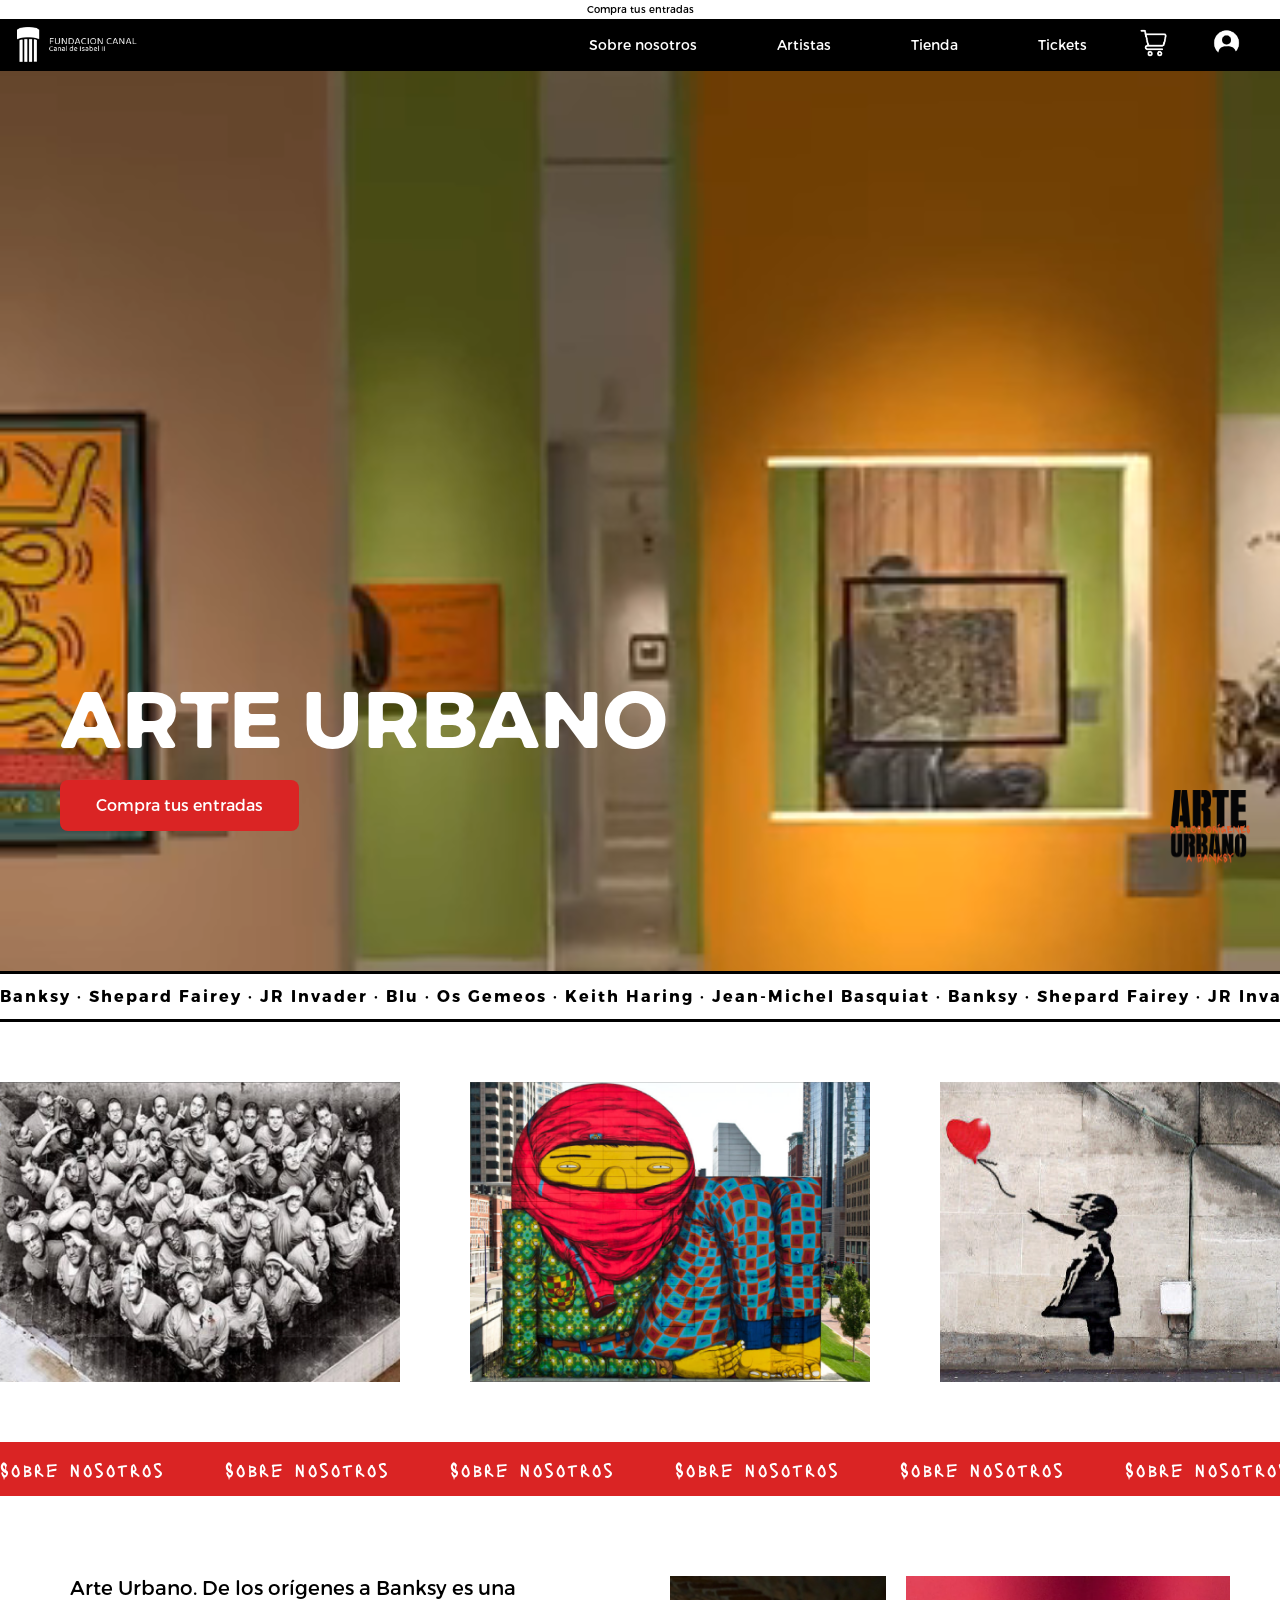
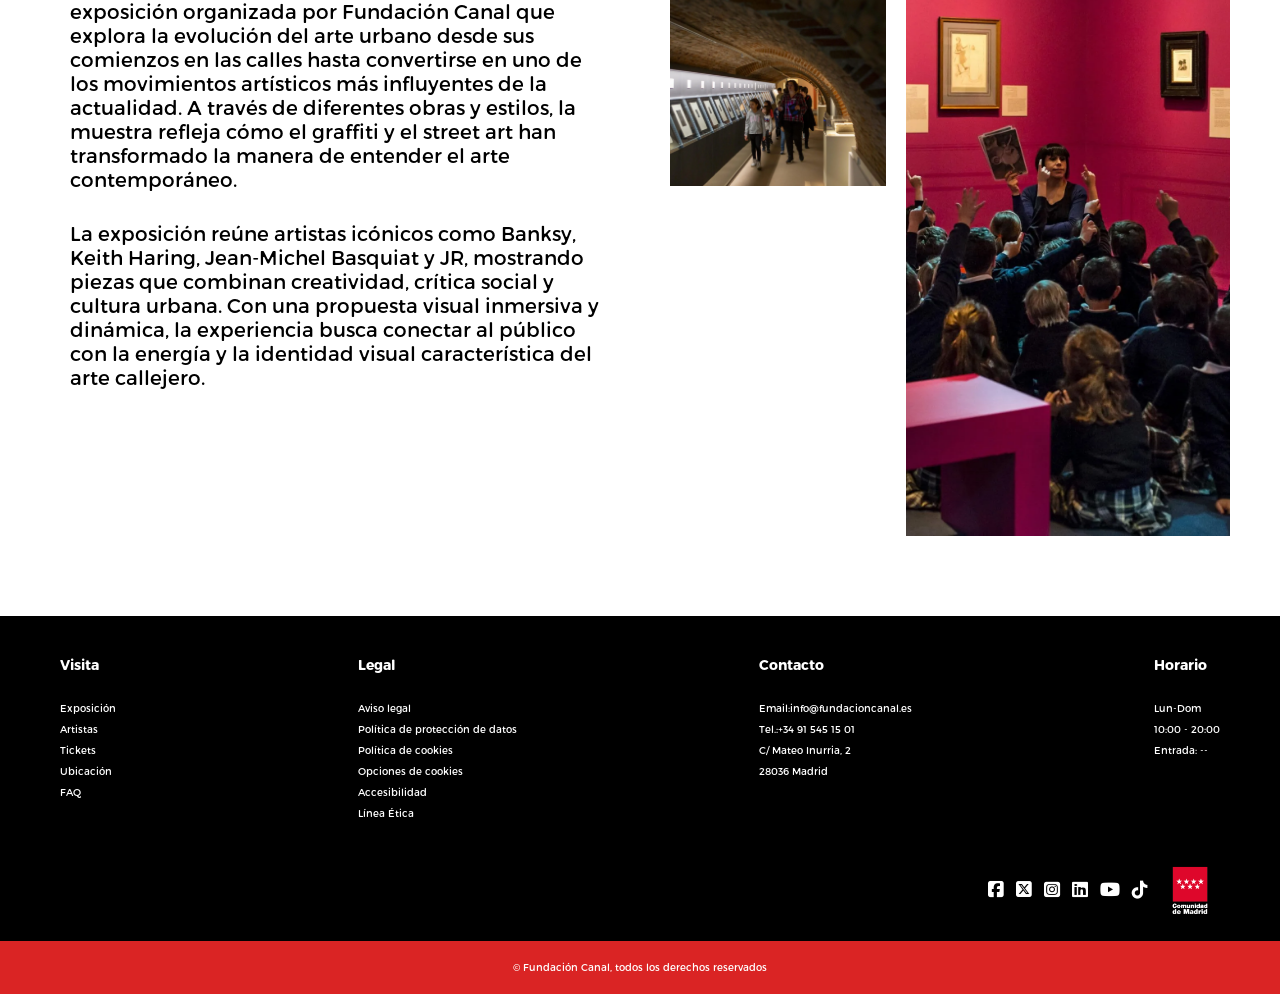
==== commit 8e494899: "el scroll-arriba" ====
--- a/index.html
+++ b/index.html
@@ -117,6 +117,12 @@
         </div>
     </section>
 
+    <div class="scroll-arriba">
+        <a href="">
+            <img class="Logo-arteurbano" src="media/img/Logo_Arte-Urbano.webp" alt="Volver arriba">
+        </a>
+    </div>
+
     <footer>
         <div class="footer-columnas">
             <div class="cont-col">
--- a/CSS/style.css
+++ b/CSS/style.css
@@ -57,7 +57,7 @@
     color: var(--dark-color);
     font-family: var(--tipo-texto);
     font-weight: lighter;
-    font-size: 14px;
+    font-size: 10px;
 }
 
 /* HEADER */
@@ -370,10 +370,27 @@
     object-fit: cover;
 }
 
+/* ELEMENTO FIJO - VA PARA ARRIBA */
+
+.scroll-arriba a {
+    position: fixed;
+    bottom: 30px;
+    right: 30px;
+    z-index: 999;
+}
+
+.Logo-arteurbano {
+    width: 80px;
+    height: auto;
+}
+
+/* FOOTER */
+
 footer {
     background-color: var(--dark-color);
 }
 
+/* Aqui es donde se separan los textos por columnas */
 .footer-columnas {
     display: flex;
     justify-content: space-between;
@@ -390,7 +407,7 @@
 .cont-col h4 {
     color: var(--light-color);
     font-family: var(--tipo-grafia);
-    font-size: 16px;
+    font-size: 14px;
     padding-bottom: 20px;
 }
 
@@ -398,14 +415,14 @@
     color: var(--light-color);
     font-family: var(--tipo-texto);
     font-weight: lighter;
-    font-size: 13px;
+    font-size: 10px;
 }
 
 .cont-col p {
     color: var(--light-color);
     font-family: var(--tipo-texto);
     font-weight: lighter;
-    font-size: 13px;
+    font-size: 10px;
 }
 
 .footer-redes {
@@ -418,7 +435,7 @@
 }
 
 .footer-redes i {
-    font-size: 22px;
+    font-size: 18px;
 }
 
 .footer-redes img {
@@ -436,7 +453,7 @@
     color: var(--light-color);
     display: flex;
     justify-content: center;
-    font-size: 14px;
+    font-size: 10px;
 }
 
 /* RESPONSIVE */
@@ -542,6 +559,18 @@
     width: 57%;
     height: 350px;
     }
+
+/* FOOTER */
+    .footer-columnas {
+        flex-wrap: wrap;
+        padding: 30px 20px;
+        gap: 30px;
+    }
+
+    .cont-col {
+        width: 45%;
+    }
+
     
 }
 
